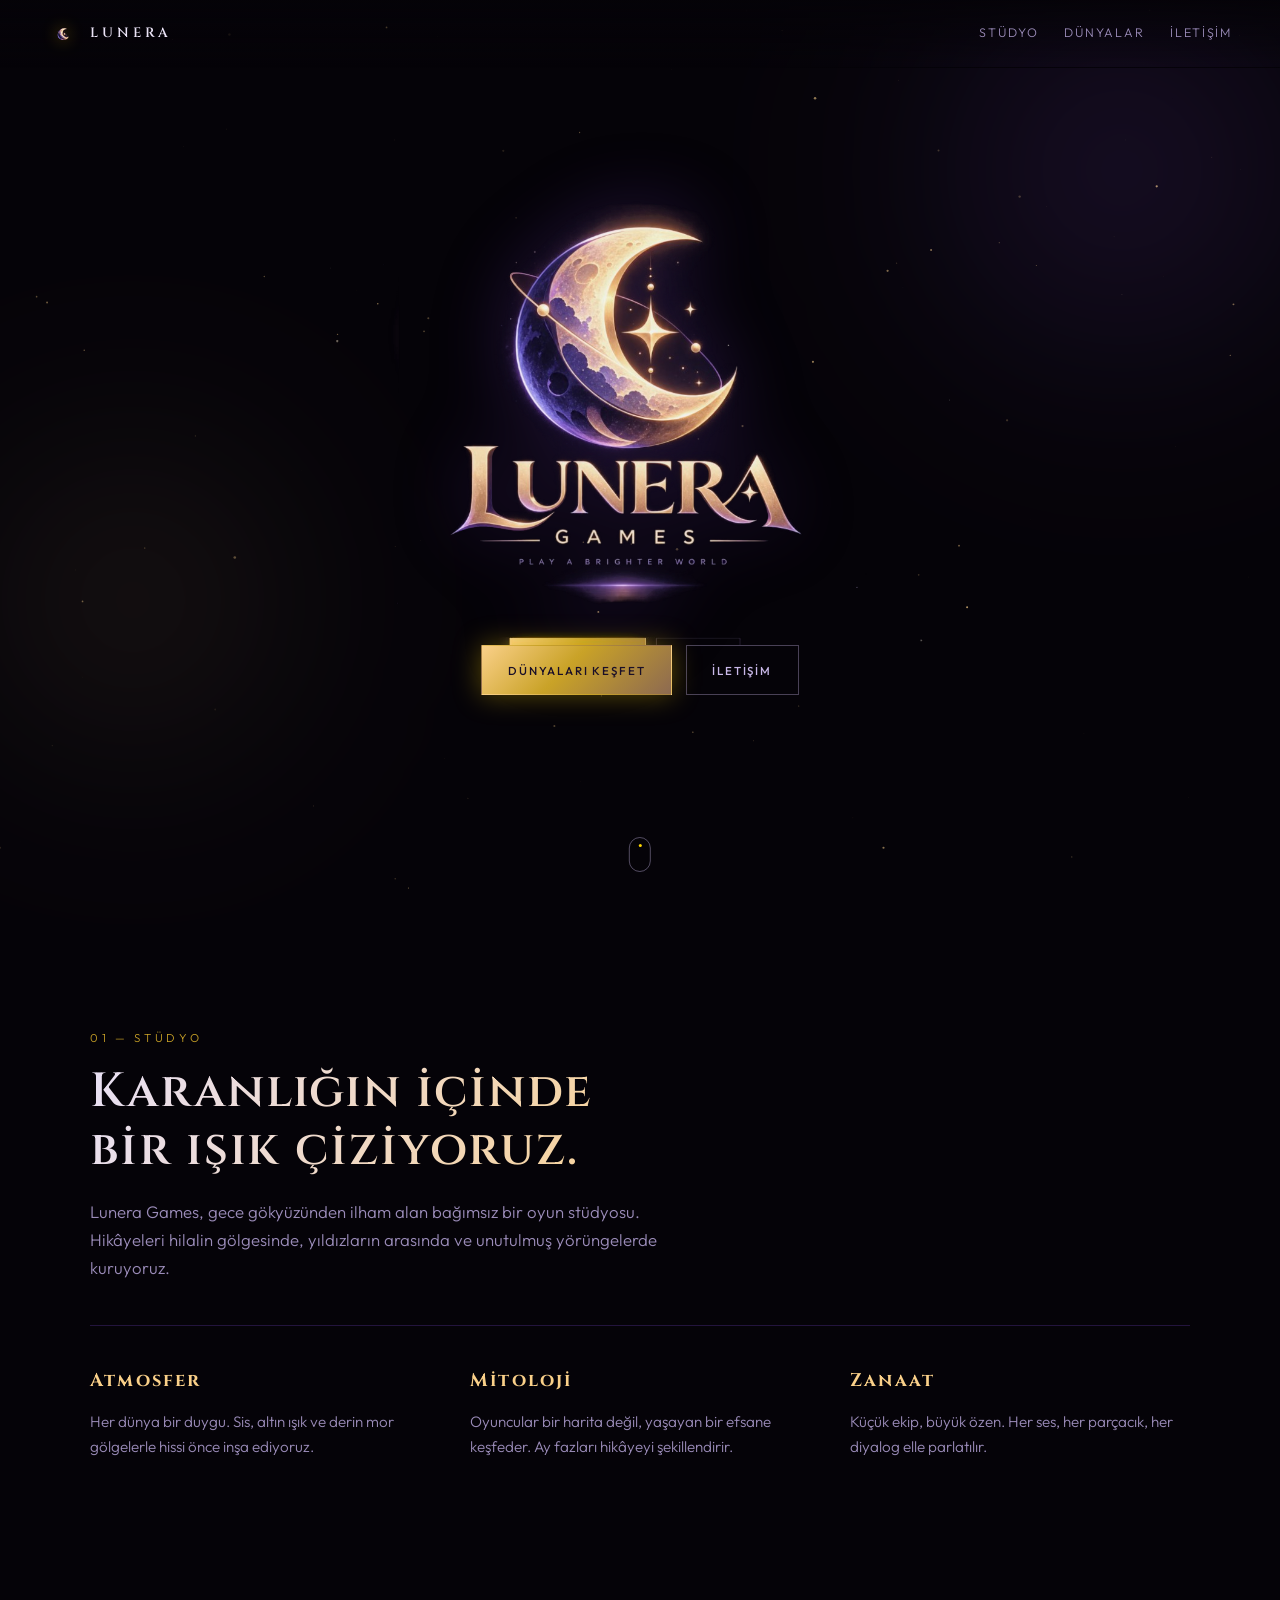
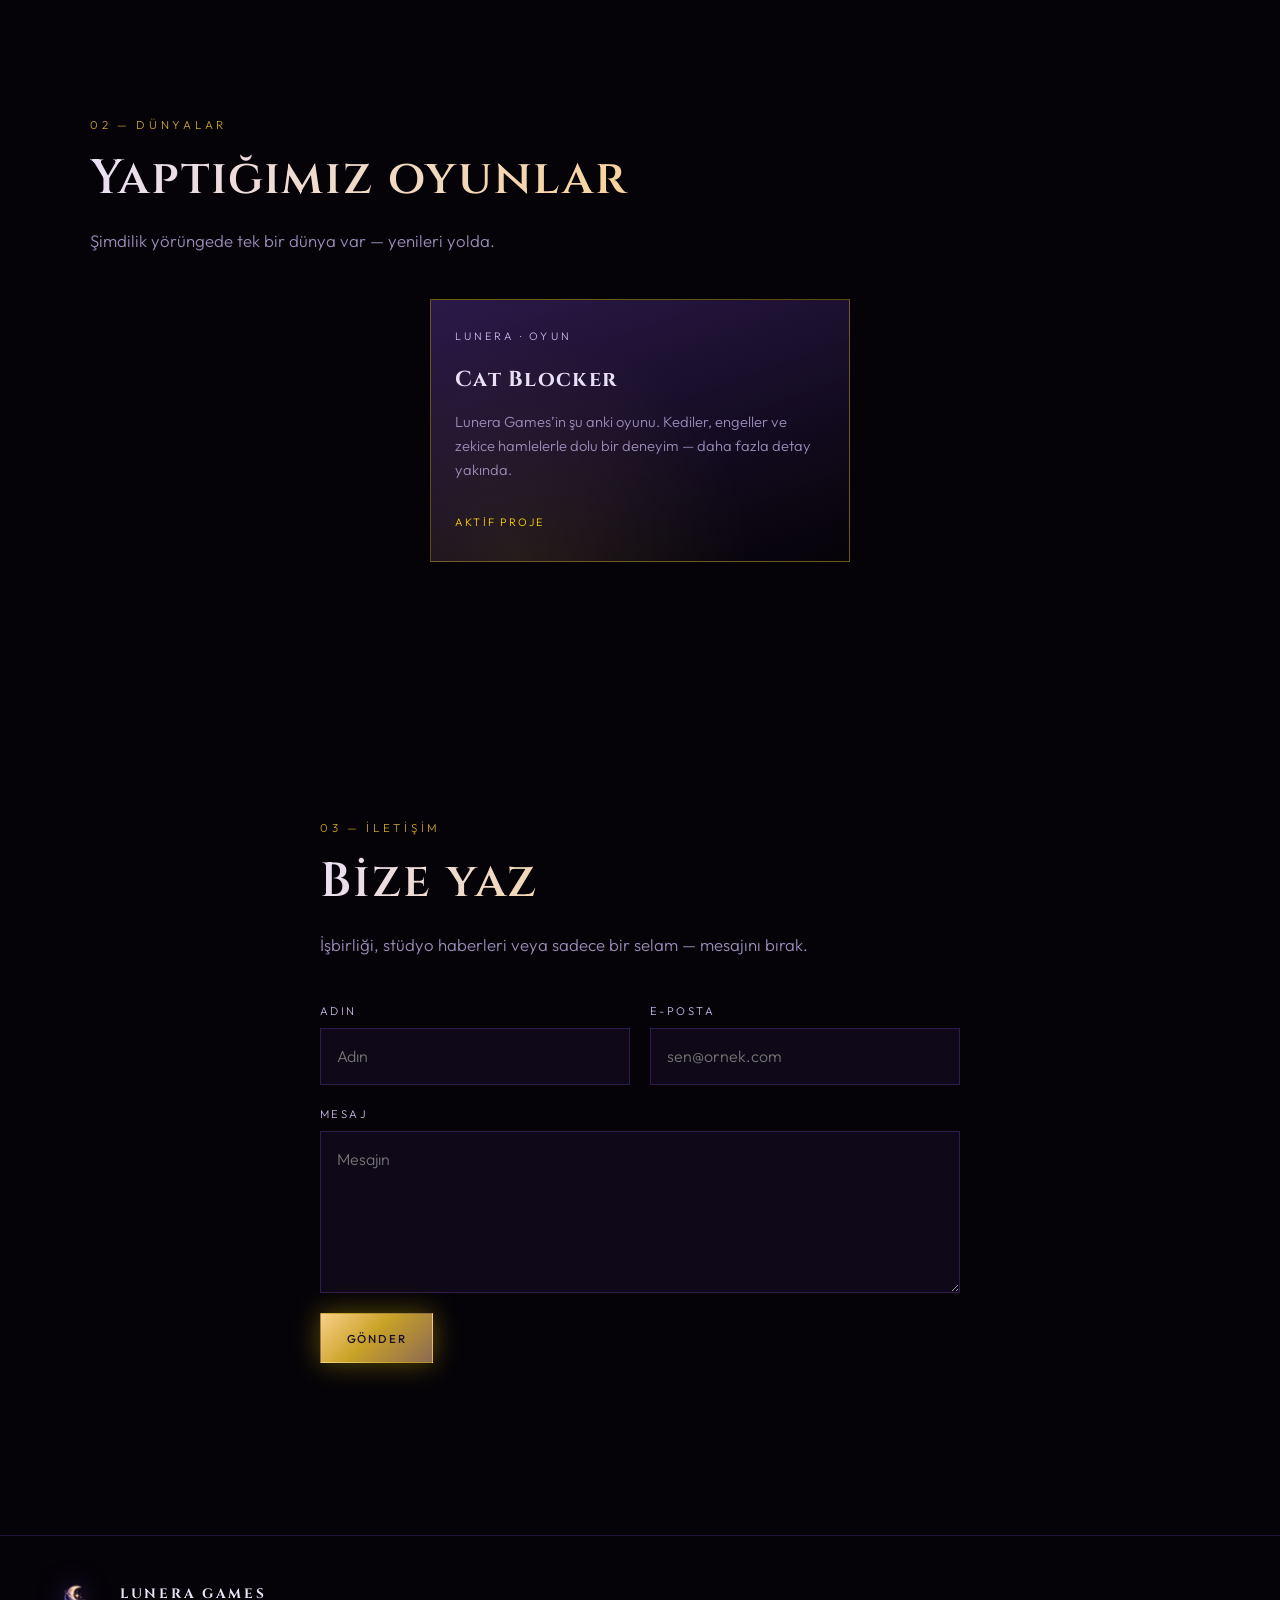
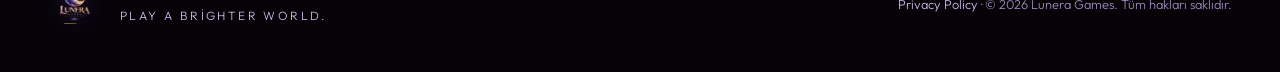
==== index.html @ 1951e552 "Add Lunera Games site with store privacy policy. Include the studio landing page, assets, and docs/p" ====
<!DOCTYPE html>
<html lang="tr">
<head>
  <meta charset="UTF-8" />
  <meta name="viewport" content="width=device-width, initial-scale=1.0" />
  <title>Lunera Games — Play a Brighter World</title>
  <meta name="description" content="Lunera Games — göksel dünyalar, parlak hikâyeler. Play a brighter world." />
  <link rel="icon" href="assets/favicon.ico" sizes="any" />
  <link rel="icon" type="image/png" href="assets/favicon-32.png" sizes="32x32" />
  <link rel="apple-touch-icon" href="assets/apple-touch-icon.png" />
  <link rel="preconnect" href="https://fonts.googleapis.com" />
  <link rel="preconnect" href="https://fonts.gstatic.com" crossorigin />
  <link href="https://fonts.googleapis.com/css2?family=Cinzel:wght@400;600;700&family=Outfit:wght@300;400;500;600&display=swap" rel="stylesheet" />
  <link rel="stylesheet" href="css/styles.css?v=3" />
</head>
<body>
  <canvas id="starfield" aria-hidden="true"></canvas>
  <div class="nebula nebula--a" aria-hidden="true"></div>
  <div class="nebula nebula--b" aria-hidden="true"></div>
  <div class="cursor-glow" id="cursorGlow" aria-hidden="true"></div>

  <header class="site-header" id="siteHeader">
    <a class="brand-mark" href="#top">
      <img src="assets/favicon-32.png" alt="" class="brand-mark__logo" width="32" height="32" />
      <span class="brand-mark__text">LUNERA</span>
    </a>
    <nav class="nav" aria-label="Ana menü">
      <a href="#studio">Stüdyo</a>
      <a href="#worlds">Dünyalar</a>
      <a href="#signal">İletişim</a>
    </nav>
    <button class="nav-toggle" id="navToggle" aria-label="Menüyü aç" aria-expanded="false">
      <span></span><span></span>
    </button>
  </header>

  <main id="top">
    <!-- HERO -->
    <section class="hero" aria-label="Lunera Games">
      <h1 class="visually-hidden">Lunera Games — Play a brighter world</h1>
      <div class="hero__visual">
        <img
          src="assets/logo.png"
          alt="Lunera Games logosu — hilal ay, yıldız ve yörünge halkası"
          class="hero__logo"
          width="720"
          height="720"
        />
      </div>
      <div class="hero__copy">
        <div class="hero__actions">
          <a class="btn btn--gold" href="#worlds">Dünyaları Keşfet</a>
          <a class="btn btn--ghost" href="#signal">İletişim</a>
        </div>
      </div>
      <a class="scroll-hint" href="#studio" aria-label="Aşağı kaydır">
        <span></span>
      </a>
    </section>

    <!-- STUDIO -->
    <section class="section studio" id="studio">
      <div class="section__inner">
        <p class="section__label">01 — Stüdyo</p>
        <h2 class="section__title">Karanlığın içinde<br />bir ışık çiziyoruz.</h2>
        <p class="section__lead">
          Lunera Games, gece gökyüzünden ilham alan bağımsız bir oyun stüdyosu.
          Hikâyeleri hilalin gölgesinde, yıldızların arasında ve unutulmuş yörüngelerde kuruyoruz.
        </p>
        <div class="studio__grid">
          <article class="studio__item">
            <h3>Atmosfer</h3>
            <p>Her dünya bir duygu. Sis, altın ışık ve derin mor gölgelerle hissi önce inşa ediyoruz.</p>
          </article>
          <article class="studio__item">
            <h3>Mitoloji</h3>
            <p>Oyuncular bir harita değil, yaşayan bir efsane keşfeder. Ay fazları hikâyeyi şekillendirir.</p>
          </article>
          <article class="studio__item">
            <h3>Zanaat</h3>
            <p>Küçük ekip, büyük özen. Her ses, her parçacık, her diyalog elle parlatılır.</p>
          </article>
        </div>
      </div>
    </section>

    <!-- WORLDS / GAMES -->
    <section class="section worlds" id="worlds">
      <div class="section__inner">
        <p class="section__label">02 — Dünyalar</p>
        <h2 class="section__title">Yaptığımız oyunlar</h2>
        <p class="section__lead">Şimdilik yörüngede tek bir dünya var — yenileri yolda.</p>

        <div class="world-cards world-cards--single">
          <article class="world-card world-card--featured" data-tilt>
            <div class="world-card__phase">Lunera · Oyun</div>
            <h3>Cat Blocker</h3>
            <p>
              Lunera Games’in şu anki oyunu. Kediler, engeller ve zekice hamlelerle
              dolu bir deneyim — daha fazla detay yakında.
            </p>
            <span class="world-card__status">Aktif proje</span>
          </article>
        </div>
      </div>
    </section>

    <!-- CONTACT -->
    <section class="section signal" id="signal">
      <div class="section__inner section__inner--narrow">
        <p class="section__label">03 — İletişim</p>
        <h2 class="section__title">Bize yaz</h2>
        <p class="section__lead">
          İşbirliği, stüdyo haberleri veya sadece bir selam — mesajını bırak.
        </p>
        <form class="signal-form" id="signalForm">
          <div class="field">
            <label for="name">Adın</label>
            <input type="text" id="name" name="name" required autocomplete="name" placeholder="Adın" />
          </div>
          <div class="field">
            <label for="email">E-posta</label>
            <input type="email" id="email" name="email" required autocomplete="email" placeholder="sen@ornek.com" />
          </div>
          <div class="field field--full">
            <label for="message">Mesaj</label>
            <textarea id="message" name="message" rows="5" required placeholder="Mesajın"></textarea>
          </div>
          <button type="submit" class="btn btn--gold">Gönder</button>
          <p class="form-note" id="formNote" role="status"></p>
        </form>
      </div>
    </section>
  </main>

  <footer class="site-footer">
    <div class="footer__brand">
      <img src="assets/logo.png" alt="" width="64" height="64" class="footer__logo" />
      <div>
        <strong>LUNERA GAMES</strong>
        <p>Play a brighter world.</p>
      </div>
    </div>
    <p class="footer__copy">
      <a href="docs/privacy.html">Privacy Policy</a>
      · © <span id="year"></span> Lunera Games. Tüm hakları saklıdır.
    </p>
  </footer>

  <script src="js/main.js?v=3"></script>
</body>
</html>
---- css/styles.css ----
/* =========================================================
   Lunera Games — celestial studio site
   Palette: void black · royal purple · luminous gold
   ========================================================= */

:root {
  --void: #050308;
  --black: #000000;
  --purple-deep: #2e1a47;
  --purple: #4b2c7f;
  --purple-mid: #6b3fa0;
  --lavender: #c9b8e8;
  --gold: #ffd700;
  --gold-soft: #fad089;
  --gold-dim: #c9a227;
  --mist: #e8e0f5;
  --text: #ebe4f7;
  --muted: #9a8bb8;

  --font-display: "Cinzel", Georgia, serif;
  --font-body: "Outfit", system-ui, sans-serif;

  --header-h: 4.25rem;
  --ease: cubic-bezier(0.22, 1, 0.36, 1);
  --glow-gold: 0 0 28px rgba(255, 215, 0, 0.35);
  --glow-purple: 0 0 40px rgba(75, 44, 127, 0.55);
}

*,
*::before,
*::after {
  box-sizing: border-box;
  margin: 0;
  padding: 0;
}

html {
  scroll-behavior: smooth;
}

body {
  font-family: var(--font-body);
  font-weight: 300;
  color: var(--text);
  background: var(--void);
  line-height: 1.65;
  overflow-x: hidden;
  min-height: 100vh;
}

img {
  max-width: 100%;
  display: block;
}

a {
  color: inherit;
  text-decoration: none;
}

button,
input,
textarea {
  font: inherit;
  color: inherit;
}

/* ---------- Atmosphere ---------- */

#starfield {
  position: fixed;
  inset: 0;
  width: 100%;
  height: 100%;
  z-index: 0;
  pointer-events: none;
}

.nebula {
  position: fixed;
  border-radius: 50%;
  filter: blur(90px);
  pointer-events: none;
  z-index: 0;
  opacity: 0.45;
  mix-blend-mode: screen;
}

.nebula--a {
  width: min(55vw, 520px);
  height: min(55vw, 520px);
  background: radial-gradient(circle, rgba(75, 44, 127, 0.7), transparent 70%);
  top: -10%;
  right: -8%;
  animation: drift 22s ease-in-out infinite alternate;
}

.nebula--b {
  width: min(45vw, 420px);
  height: min(45vw, 420px);
  background: radial-gradient(circle, rgba(250, 208, 137, 0.22), transparent 70%);
  bottom: 10%;
  left: -6%;
  animation: drift 28s ease-in-out infinite alternate-reverse;
}

@keyframes drift {
  from { transform: translate(0, 0) scale(1); }
  to { transform: translate(-40px, 30px) scale(1.12); }
}

.cursor-glow {
  position: fixed;
  width: 280px;
  height: 280px;
  border-radius: 50%;
  background: radial-gradient(circle, rgba(255, 215, 0, 0.12), rgba(75, 44, 127, 0.08) 40%, transparent 70%);
  pointer-events: none;
  z-index: 1;
  transform: translate(-50%, -50%);
  opacity: 0;
  transition: opacity 0.4s;
}

body:hover .cursor-glow {
  opacity: 1;
}

.site-header,
main,
.site-footer {
  position: relative;
  z-index: 2;
}

/* ---------- Header ---------- */

.site-header {
  position: fixed;
  top: 0;
  left: 0;
  right: 0;
  height: var(--header-h);
  display: flex;
  align-items: center;
  justify-content: space-between;
  padding: 0 clamp(1.25rem, 4vw, 3rem);
  background: linear-gradient(to bottom, rgba(5, 3, 8, 0.92), rgba(5, 3, 8, 0));
  backdrop-filter: blur(0);
  transition: background 0.4s, backdrop-filter 0.4s, border-color 0.4s;
  border-bottom: 1px solid transparent;
  z-index: 50;
}

.site-header.is-scrolled {
  background: rgba(5, 3, 8, 0.85);
  backdrop-filter: blur(14px);
  border-bottom-color: rgba(75, 44, 127, 0.35);
}

.brand-mark {
  display: flex;
  align-items: center;
  gap: 0.65rem;
  font-family: var(--font-display);
  font-weight: 600;
  letter-spacing: 0.28em;
  font-size: 0.85rem;
}

.brand-mark__logo {
  width: 2rem;
  height: 2rem;
  object-fit: contain;
  filter: drop-shadow(0 0 8px rgba(255, 215, 0, 0.35));
}

.nav {
  display: flex;
  gap: clamp(0.75rem, 2vw, 1.75rem);
}

.nav a {
  font-size: 0.78rem;
  letter-spacing: 0.14em;
  text-transform: uppercase;
  color: var(--muted);
  transition: color 0.25s;
  position: relative;
}

.nav a::after {
  content: "";
  position: absolute;
  left: 0;
  bottom: -0.35rem;
  width: 100%;
  height: 1px;
  background: linear-gradient(90deg, var(--gold), var(--purple-mid));
  transform: scaleX(0);
  transform-origin: left;
  transition: transform 0.35s var(--ease);
}

.nav a:hover,
.nav a:focus-visible {
  color: var(--gold-soft);
}

.nav a:hover::after,
.nav a:focus-visible::after {
  transform: scaleX(1);
}

.nav-toggle {
  display: none;
  background: none;
  border: none;
  width: 2.25rem;
  height: 2.25rem;
  flex-direction: column;
  justify-content: center;
  gap: 0.4rem;
  cursor: pointer;
}

.nav-toggle span {
  display: block;
  height: 1px;
  background: var(--gold-soft);
  transition: transform 0.3s;
}

/* ---------- Buttons ---------- */

.btn {
  display: inline-flex;
  align-items: center;
  justify-content: center;
  padding: 0.9rem 1.6rem;
  border: 1px solid transparent;
  cursor: pointer;
  letter-spacing: 0.16em;
  text-transform: uppercase;
  font-size: 0.72rem;
  font-weight: 500;
  transition: transform 0.3s var(--ease), box-shadow 0.3s, background 0.3s, color 0.3s;
}

.btn:hover {
  transform: translateY(-2px);
}

.btn--gold {
  background: linear-gradient(135deg, var(--gold-soft), var(--gold-dim) 45%, var(--purple) 160%);
  color: #1a0f28;
  box-shadow: var(--glow-gold);
}

.btn--gold:hover {
  box-shadow: 0 0 40px rgba(255, 215, 0, 0.5);
}

.btn--ghost {
  background: transparent;
  border-color: rgba(201, 184, 232, 0.35);
  color: var(--lavender);
}

.btn--ghost:hover {
  border-color: var(--gold-soft);
  color: var(--gold-soft);
  box-shadow: var(--glow-purple);
}

/* ---------- Hero ---------- */

.visually-hidden {
  position: absolute;
  width: 1px;
  height: 1px;
  padding: 0;
  margin: -1px;
  overflow: hidden;
  clip: rect(0, 0, 0, 0);
  white-space: nowrap;
  border: 0;
}

.hero {
  min-height: 100vh;
  min-height: 100dvh;
  display: flex;
  flex-direction: column;
  align-items: center;
  justify-content: center;
  padding: calc(var(--header-h) + 0.5rem) 1.5rem 5rem;
  position: relative;
  text-align: center;
  gap: 1.5rem;
}

.hero__visual {
  position: relative;
  z-index: 1;
  display: grid;
  place-items: center;
  pointer-events: none;
  width: 100%;
}

.hero__logo {
  width: min(92vw, 620px);
  height: auto;
  opacity: 0.98;
  animation: logoFloat 8s ease-in-out infinite;
  filter: drop-shadow(0 0 40px rgba(75, 44, 127, 0.45));
}

@keyframes logoFloat {
  0%, 100% { transform: translateY(0) scale(1); }
  50% { transform: translateY(-12px) scale(1.015); }
}

.hero__copy {
  position: relative;
  z-index: 2;
  margin-top: -1.5rem;
  animation: fadeUp 1.2s var(--ease) both;
}

@keyframes fadeUp {
  from { opacity: 0; transform: translateY(28px); }
  to { opacity: 1; transform: translateY(0); }
}

.hero__actions {
  display: flex;
  flex-wrap: wrap;
  gap: 0.85rem;
  justify-content: center;
}

.scroll-hint {
  position: absolute;
  bottom: 1.75rem;
  left: 50%;
  transform: translateX(-50%);
  width: 1.4rem;
  height: 2.2rem;
  border: 1px solid rgba(201, 184, 232, 0.4);
  border-radius: 999px;
  display: grid;
  place-items: start center;
  padding-top: 0.4rem;
}

.scroll-hint span {
  width: 3px;
  height: 3px;
  border-radius: 50%;
  background: var(--gold);
  animation: scrollDot 1.8s ease-in-out infinite;
}

@keyframes scrollDot {
  0% { transform: translateY(0); opacity: 1; }
  100% { transform: translateY(14px); opacity: 0; }
}

/* ---------- Sections ---------- */

.section {
  padding: clamp(4.5rem, 12vw, 8rem) clamp(1.25rem, 4vw, 3rem);
}

.section__inner {
  max-width: 1100px;
  margin: 0 auto;
}

.section__inner--narrow {
  max-width: 640px;
}

.section__label {
  font-size: 0.72rem;
  letter-spacing: 0.32em;
  text-transform: uppercase;
  color: var(--gold-dim);
  margin-bottom: 1rem;
}

.section__title {
  font-family: var(--font-display);
  font-size: clamp(1.85rem, 4.5vw, 3rem);
  font-weight: 600;
  line-height: 1.2;
  letter-spacing: 0.04em;
  margin-bottom: 1.25rem;
  background: linear-gradient(120deg, var(--mist), var(--gold-soft) 60%, var(--lavender));
  -webkit-background-clip: text;
  background-clip: text;
  color: transparent;
}

.section__lead {
  max-width: 38rem;
  color: var(--muted);
  font-size: 1.05rem;
  margin-bottom: 2.75rem;
}

.reveal {
  opacity: 0;
  transform: translateY(36px);
  transition: opacity 0.9s var(--ease), transform 0.9s var(--ease);
}

.reveal.is-visible {
  opacity: 1;
  transform: translateY(0);
}

/* ---------- Studio ---------- */

.studio__grid {
  display: grid;
  grid-template-columns: repeat(3, 1fr);
  gap: 2.5rem;
  border-top: 1px solid rgba(75, 44, 127, 0.45);
  padding-top: 2.5rem;
}

.studio__item h3 {
  font-family: var(--font-display);
  font-size: 1.15rem;
  letter-spacing: 0.12em;
  color: var(--gold-soft);
  margin-bottom: 0.75rem;
}

.studio__item p {
  color: var(--muted);
  font-size: 0.95rem;
}

/* ---------- Worlds ---------- */

.world-cards {
  display: grid;
  grid-template-columns: repeat(3, 1fr);
  gap: 1.25rem;
}

.world-cards--single {
  grid-template-columns: 1fr;
  max-width: 420px;
  margin-inline: auto;
}

.world-card {
  padding: 1.75rem 1.5rem;
  border: 1px solid rgba(75, 44, 127, 0.5);
  background:
    linear-gradient(160deg, rgba(46, 26, 71, 0.45), rgba(5, 3, 8, 0.2)),
    radial-gradient(circle at 80% 0%, rgba(255, 215, 0, 0.08), transparent 50%);
  transition: transform 0.45s var(--ease), border-color 0.35s, box-shadow 0.45s;
  transform-style: preserve-3d;
}

.world-card:hover {
  border-color: rgba(250, 208, 137, 0.45);
  box-shadow: var(--glow-purple);
}

.world-card--featured {
  border-color: rgba(255, 215, 0, 0.35);
  background:
    linear-gradient(160deg, rgba(75, 44, 127, 0.55), rgba(5, 3, 8, 0.35)),
    radial-gradient(circle at 20% 100%, rgba(255, 215, 0, 0.15), transparent 55%);
}

.world-card__phase {
  font-size: 0.68rem;
  letter-spacing: 0.28em;
  text-transform: uppercase;
  color: var(--lavender);
  margin-bottom: 1rem;
}

.world-card h3 {
  font-family: var(--font-display);
  font-size: 1.35rem;
  letter-spacing: 0.06em;
  margin-bottom: 0.75rem;
  color: var(--mist);
}

.world-card p {
  color: var(--muted);
  font-size: 0.92rem;
  margin-bottom: 1.5rem;
}

.world-card__status {
  font-size: 0.68rem;
  letter-spacing: 0.2em;
  text-transform: uppercase;
  color: var(--gold);
}

/* ---------- Orbit ---------- */

.exotic {
  position: relative;
}

#orbitCanvas {
  width: 100%;
  max-width: 900px;
  height: auto;
  display: block;
  margin: 0 auto;
  background:
    radial-gradient(ellipse at center, rgba(46, 26, 71, 0.55), rgba(0, 0, 0, 0.85)),
    #000;
  border: 1px solid rgba(75, 44, 127, 0.55);
  touch-action: none;
  cursor: grab;
}

.orbit-wrap {
  display: grid;
  gap: 1.25rem;
}

#orbitCanvas.is-dragging {
  cursor: grabbing;
}

.orbit__hud {
  display: flex;
  flex-wrap: wrap;
  align-items: center;
  justify-content: center;
  gap: 1rem 1.5rem;
}

.orbit__hud label {
  display: flex;
  align-items: center;
  gap: 0.75rem;
  font-size: 0.75rem;
  letter-spacing: 0.18em;
  text-transform: uppercase;
  color: var(--muted);
}

.orbit__hud input[type="range"] {
  width: 140px;
  accent-color: var(--gold);
}

/* ---------- Signal form ---------- */

.signal-form {
  display: grid;
  grid-template-columns: 1fr 1fr;
  gap: 1.25rem;
}

.field {
  display: flex;
  flex-direction: column;
  gap: 0.45rem;
}

.field--full {
  grid-column: 1 / -1;
}

.field label {
  font-size: 0.7rem;
  letter-spacing: 0.22em;
  text-transform: uppercase;
  color: var(--lavender);
}

.field input,
.field textarea {
  background: rgba(46, 26, 71, 0.25);
  border: 1px solid rgba(75, 44, 127, 0.55);
  padding: 0.9rem 1rem;
  outline: none;
  transition: border-color 0.3s, box-shadow 0.3s;
  resize: vertical;
}

.field input:focus,
.field textarea:focus {
  border-color: rgba(250, 208, 137, 0.55);
  box-shadow: 0 0 0 3px rgba(75, 44, 127, 0.35);
}

.signal-form .btn {
  grid-column: 1 / -1;
  justify-self: start;
}

.form-note {
  grid-column: 1 / -1;
  min-height: 1.5rem;
  color: var(--gold-soft);
  font-size: 0.9rem;
}

/* ---------- Footer ---------- */

.site-footer {
  border-top: 1px solid rgba(75, 44, 127, 0.4);
  padding: 2.5rem clamp(1.25rem, 4vw, 3rem);
  display: flex;
  flex-wrap: wrap;
  align-items: center;
  justify-content: space-between;
  gap: 1.5rem;
}

.footer__brand {
  display: flex;
  align-items: center;
  gap: 1rem;
}

.footer__logo {
  width: 56px;
  height: 56px;
  object-fit: contain;
  filter: drop-shadow(0 0 12px rgba(75, 44, 127, 0.55));
}

.footer__brand strong {
  font-family: var(--font-display);
  letter-spacing: 0.2em;
  font-size: 0.85rem;
  display: block;
}

.footer__brand p {
  color: var(--lavender);
  font-size: 0.75rem;
  letter-spacing: 0.2em;
  text-transform: uppercase;
}

.footer__copy {
  color: var(--muted);
  font-size: 0.8rem;
}

.footer__copy a {
  color: var(--lavender);
  text-decoration: none;
}

.footer__copy a:hover {
  color: var(--gold-soft);
}

/* ---------- Responsive ---------- */

@media (max-width: 900px) {
  .studio__grid,
  .world-cards {
    grid-template-columns: 1fr;
  }

  .nav {
    position: fixed;
    inset: var(--header-h) 0 auto 0;
    flex-direction: column;
    background: rgba(5, 3, 8, 0.96);
    padding: 1.5rem;
    gap: 1.25rem;
    border-bottom: 1px solid rgba(75, 44, 127, 0.45);
    transform: translateY(-120%);
    opacity: 0;
    pointer-events: none;
    transition: transform 0.4s var(--ease), opacity 0.4s;
  }

  .nav.is-open {
    transform: translateY(0);
    opacity: 1;
    pointer-events: auto;
  }

  .nav-toggle {
    display: flex;
  }

  .hero__logo {
    width: min(96vw, 520px);
  }

  .hero__copy {
    margin-top: -0.5rem;
  }
}

@media (max-width: 600px) {
  .signal-form {
    grid-template-columns: 1fr;
  }
}

@media (prefers-reduced-motion: reduce) {
  *,
  *::before,
  *::after {
    animation-duration: 0.01ms !important;
    animation-iteration-count: 1 !important;
    transition-duration: 0.01ms !important;
  }

  html {
    scroll-behavior: auto;
  }
}
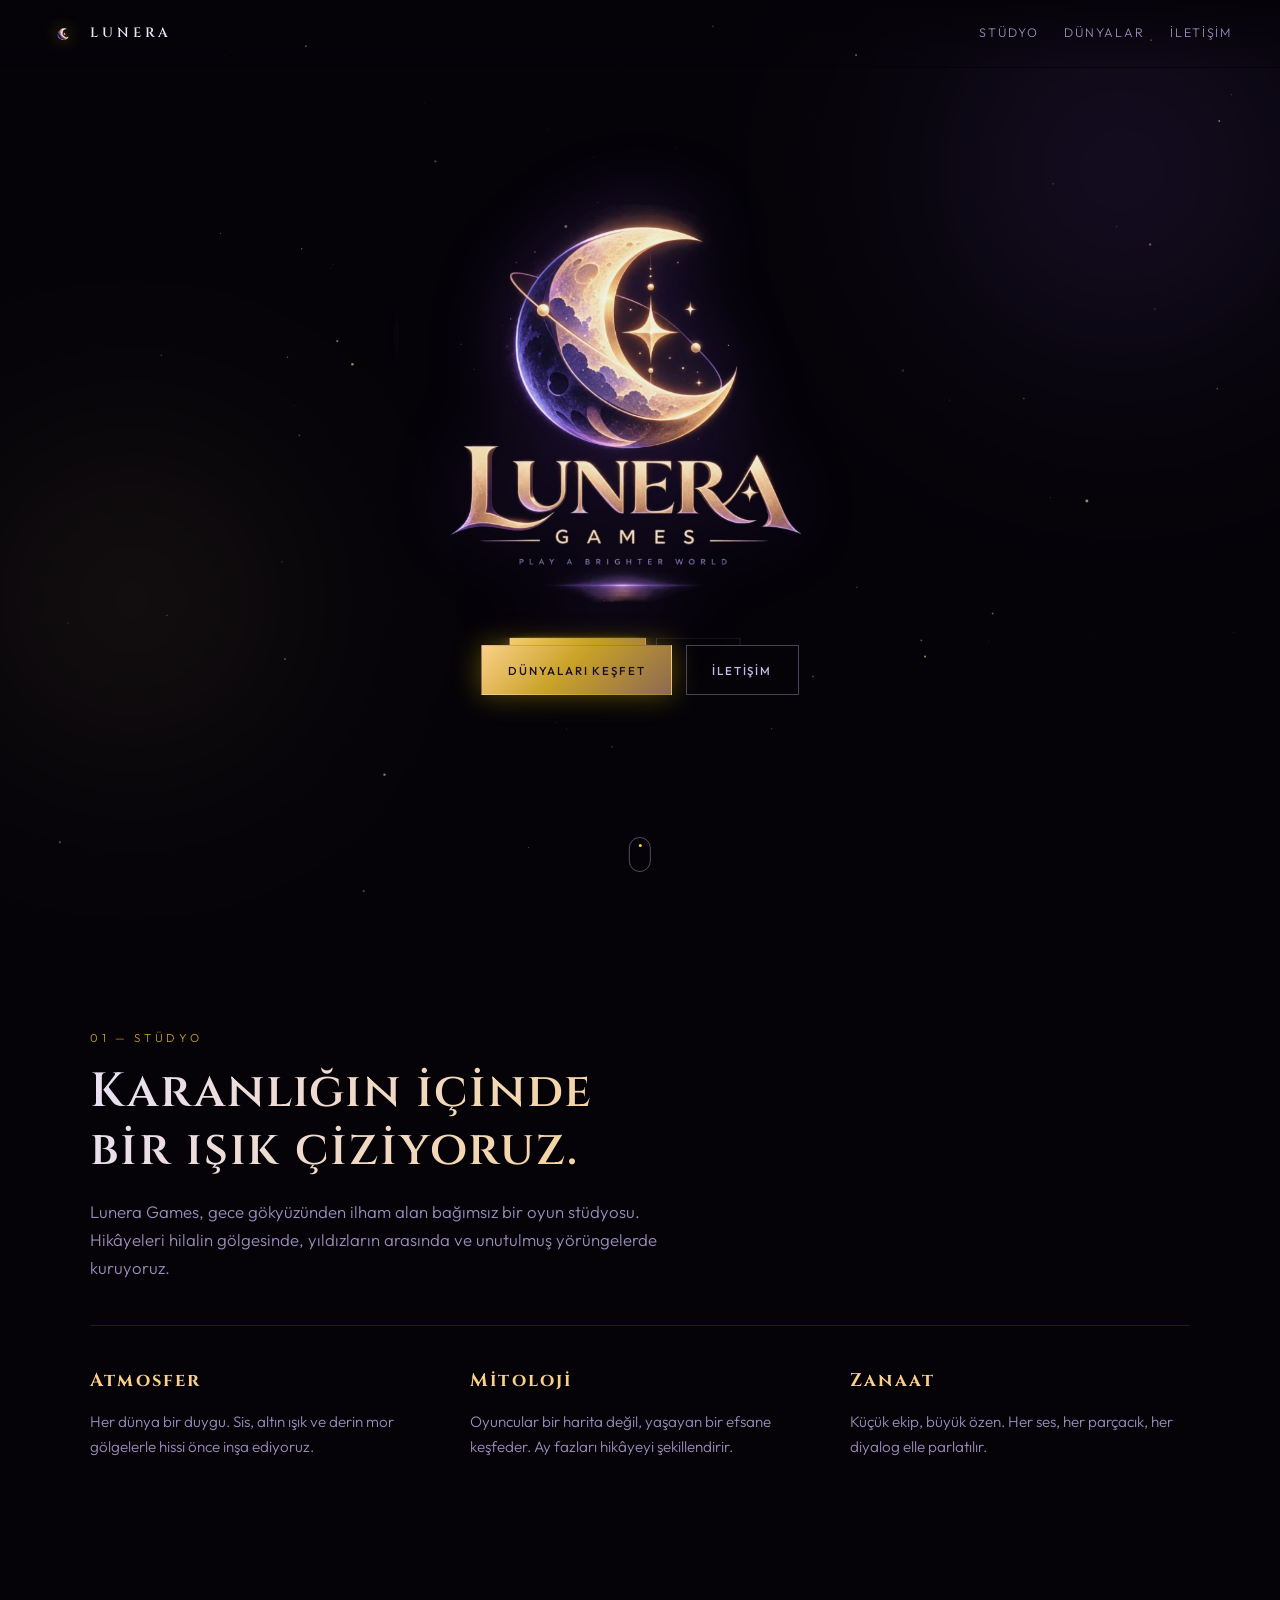
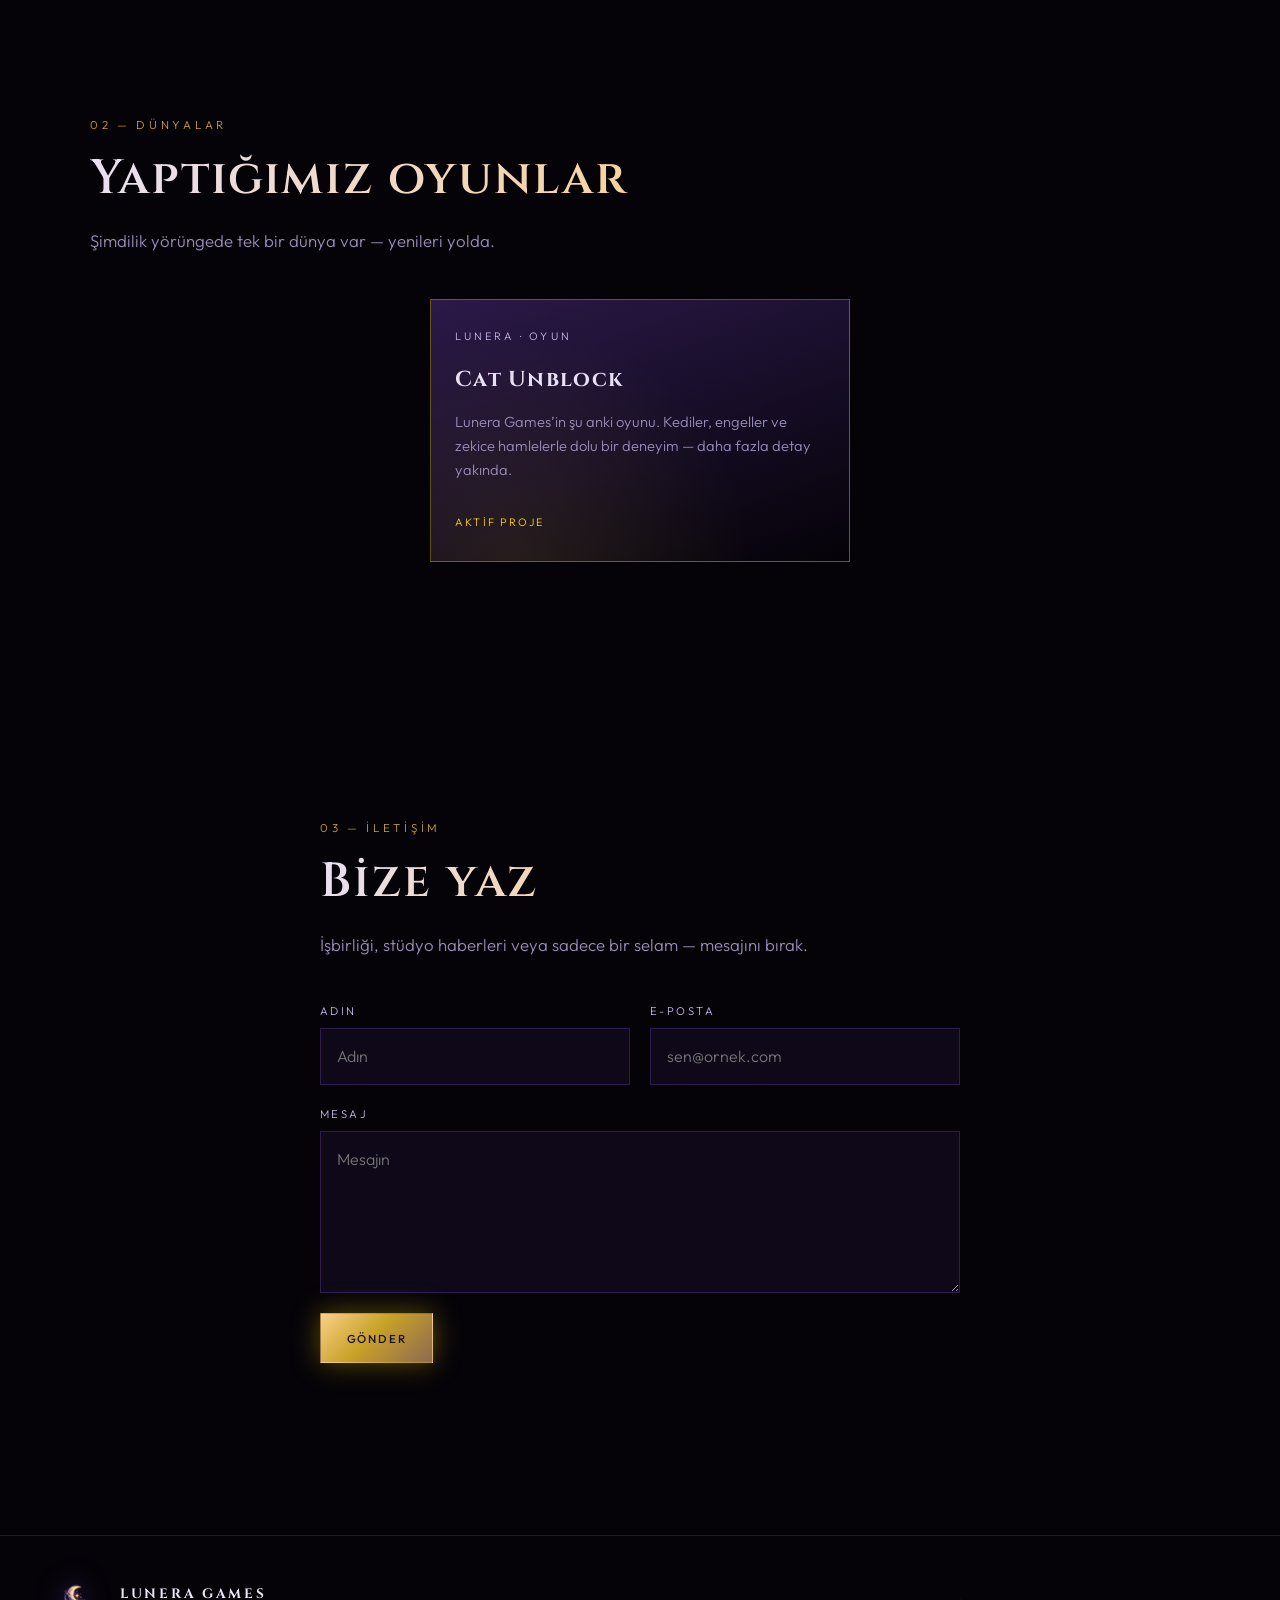
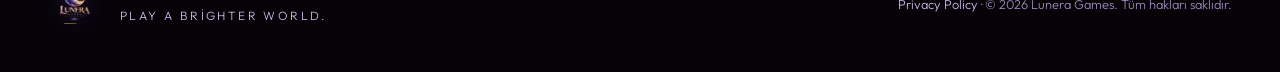
==== commit b5b131e4: "Privacy policy: list Cat Unblock and Purr Blocks Co-authored-by: Cursor <cursoragent@cursor.com>" ====
--- a/index.html
+++ b/index.html
@@ -94,7 +94,7 @@
         <div class="world-cards world-cards--single">
           <article class="world-card world-card--featured" data-tilt>
             <div class="world-card__phase">Lunera · Oyun</div>
-            <h3>Cat Blocker</h3>
+            <h3>Cat Unblock</h3>
             <p>
               Lunera Games’in şu anki oyunu. Kediler, engeller ve zekice hamlelerle
               dolu bir deneyim — daha fazla detay yakında.
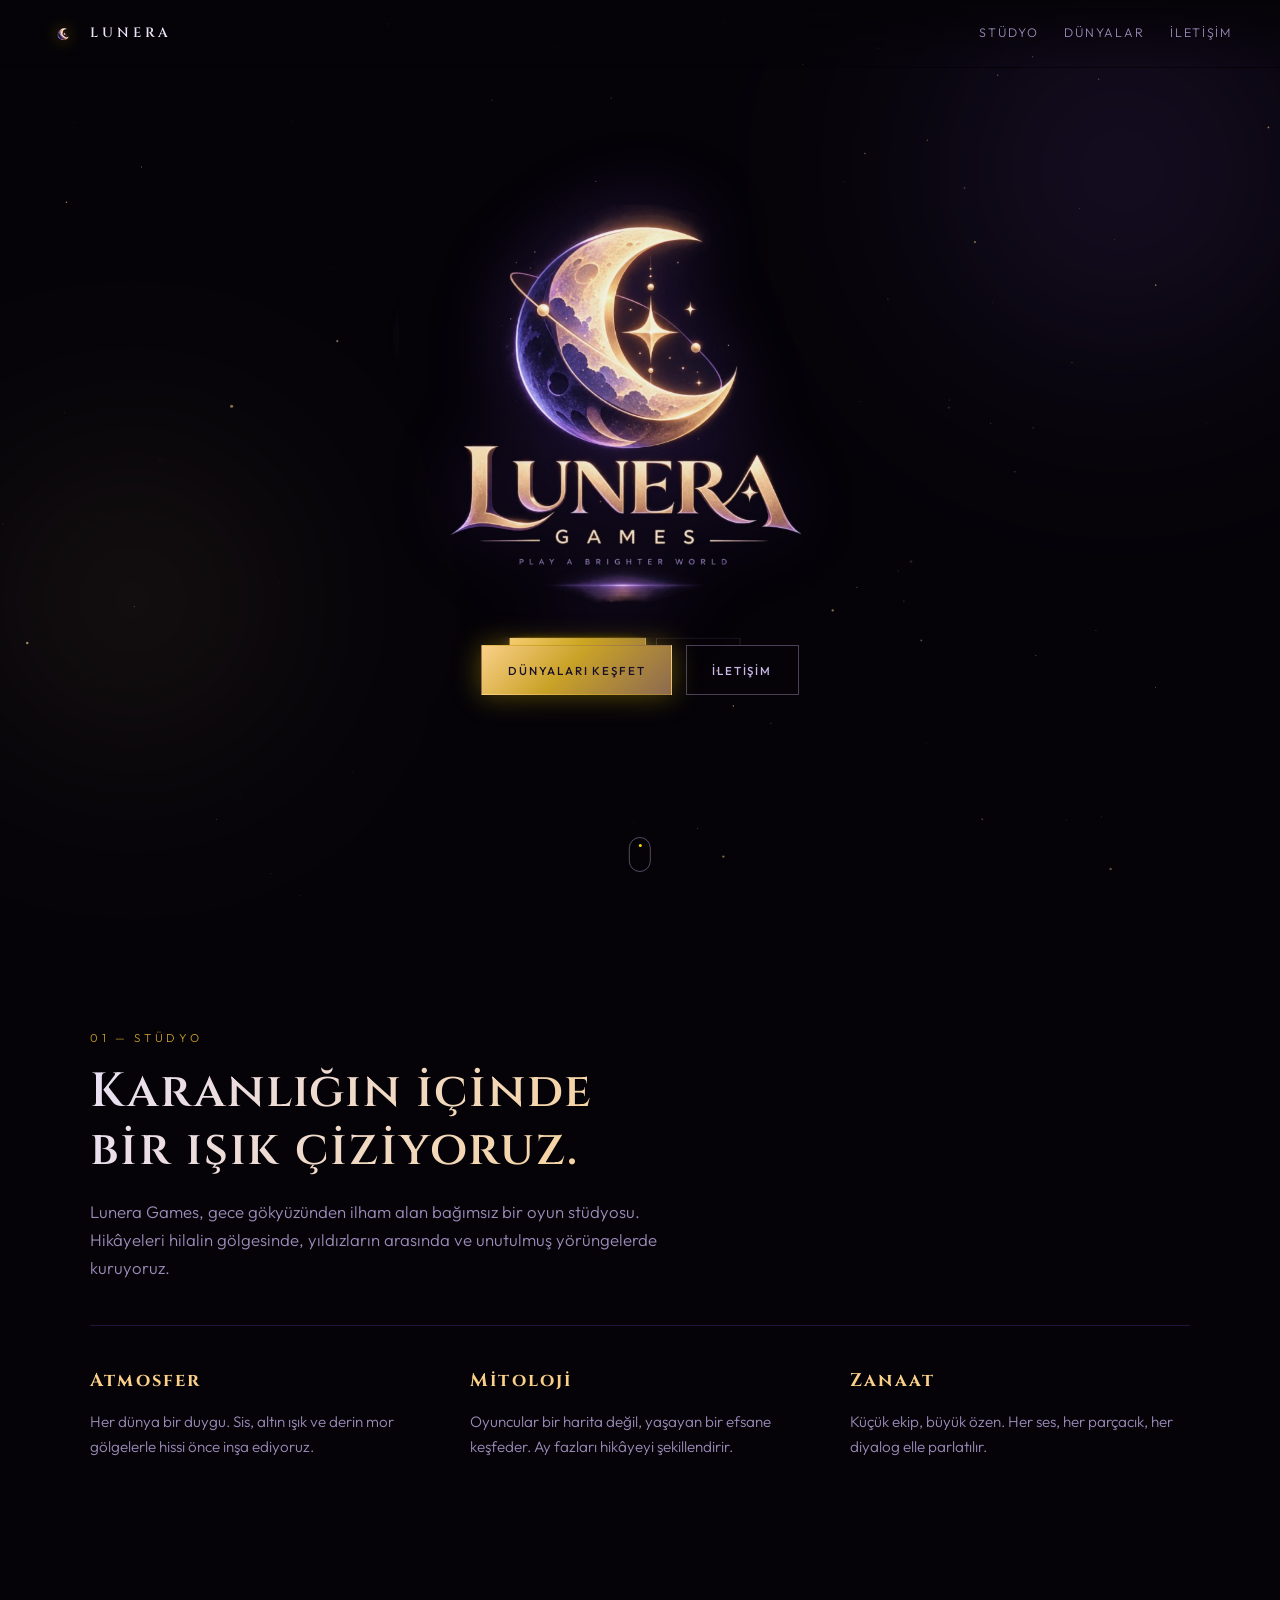
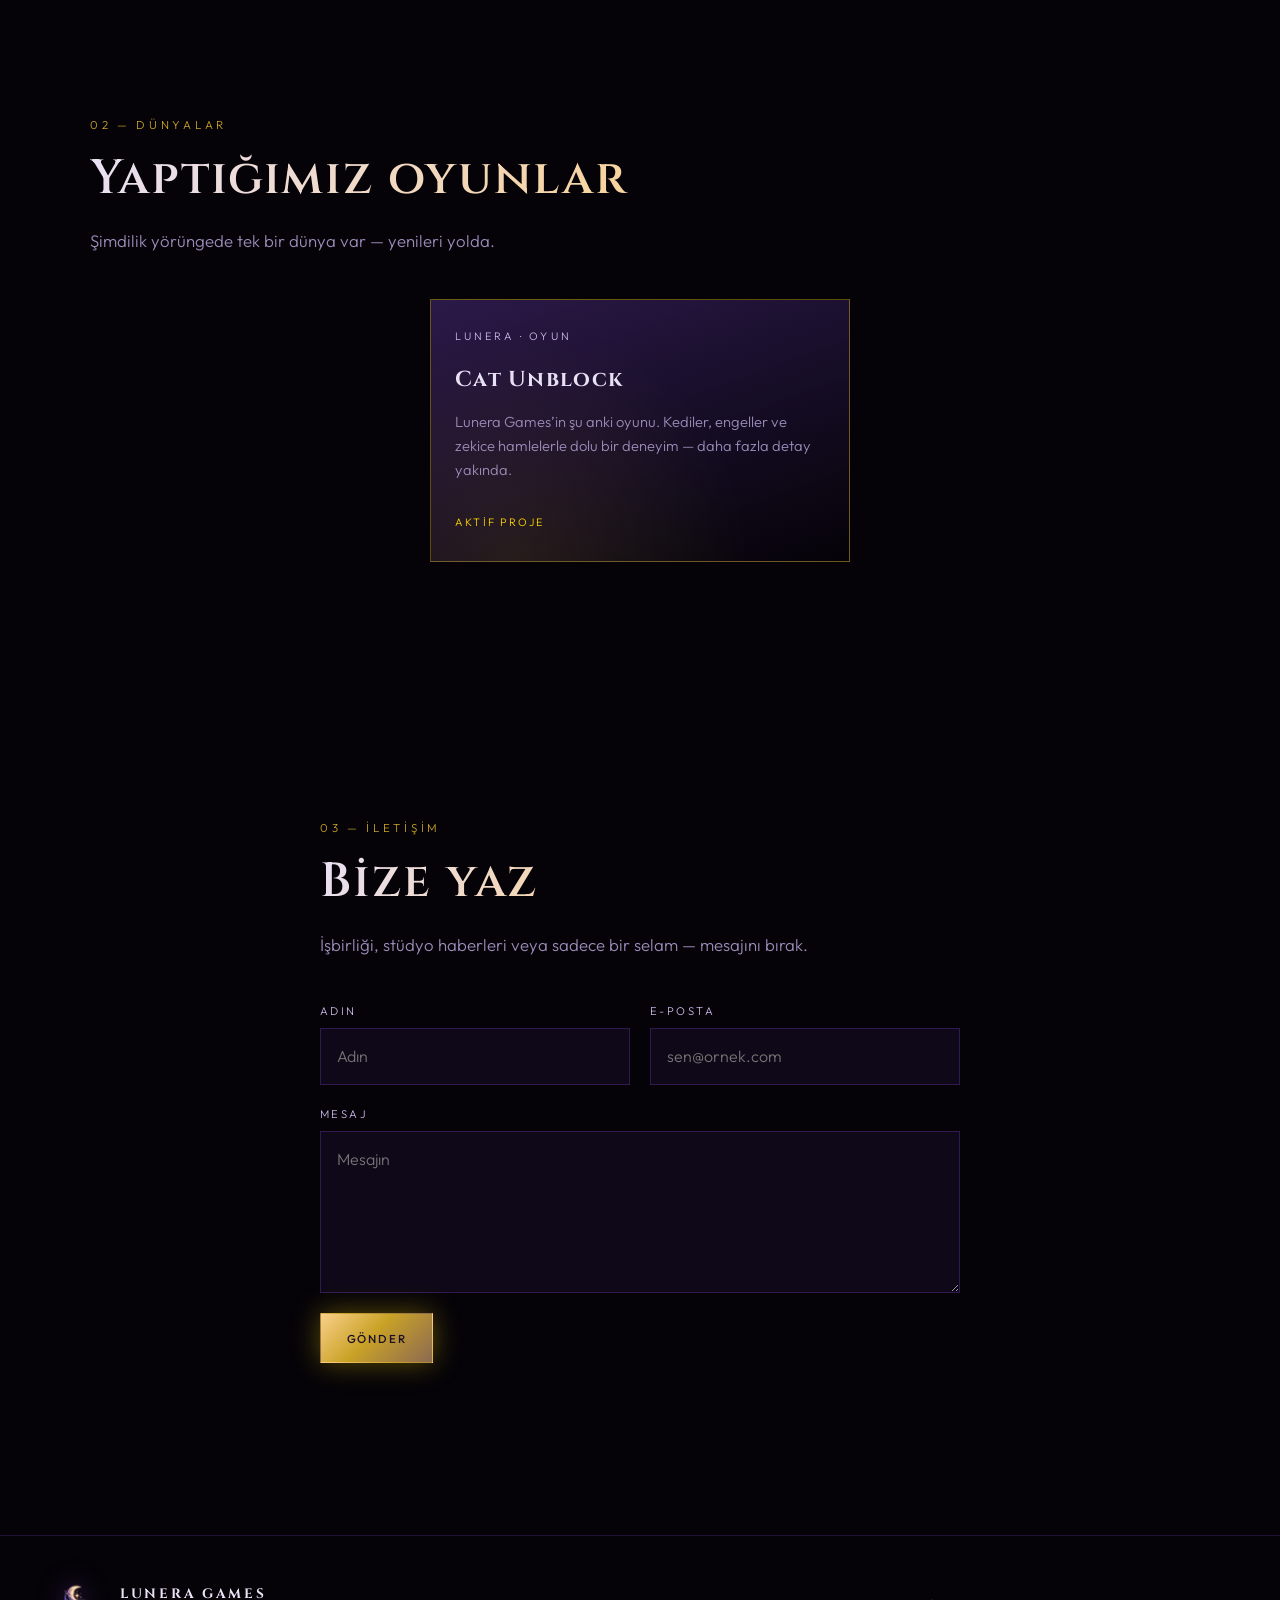
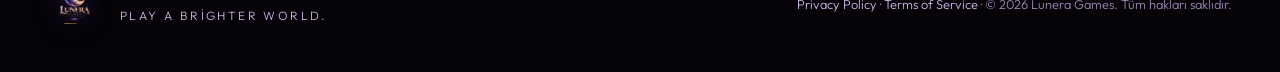
==== commit 5bad76a1: "Add Terms of Service page for Play Console trader declaration. Co-authored-by: Cursor <cursoragent@c" ====
--- a/index.html
+++ b/index.html
@@ -143,6 +143,7 @@
     </div>
     <p class="footer__copy">
       <a href="docs/privacy.html">Privacy Policy</a>
+      · <a href="docs/terms.html">Terms of Service</a>
       · © <span id="year"></span> Lunera Games. Tüm hakları saklıdır.
     </p>
   </footer>
